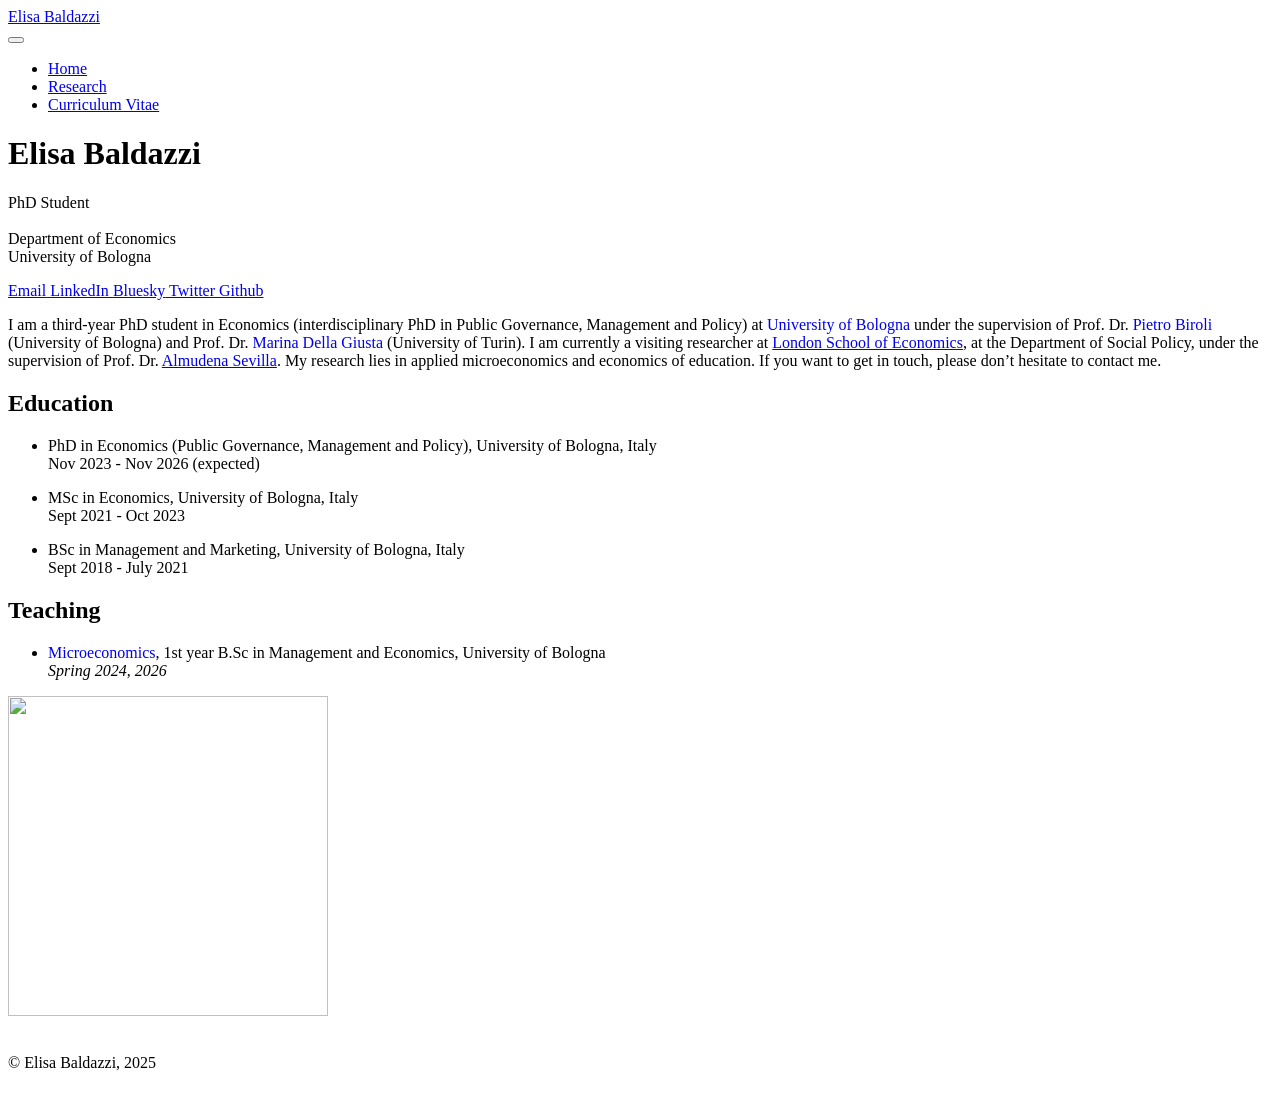
==== docs/index.html @ 0c529e43 "update 12 feb" ====
<!DOCTYPE html>
<html xmlns="http://www.w3.org/1999/xhtml" lang="en" xml:lang="en"><head>

<meta charset="utf-8">
<meta name="generator" content="quarto-1.7.33">

<meta name="viewport" content="width=device-width, initial-scale=1.0, user-scalable=yes">


<title>Elisa Baldazzi</title>
<style>
code{white-space: pre-wrap;}
span.smallcaps{font-variant: small-caps;}
div.columns{display: flex; gap: min(4vw, 1.5em);}
div.column{flex: auto; overflow-x: auto;}
div.hanging-indent{margin-left: 1.5em; text-indent: -1.5em;}
ul.task-list{list-style: none;}
ul.task-list li input[type="checkbox"] {
  width: 0.8em;
  margin: 0 0.8em 0.2em -1em; /* quarto-specific, see https://github.com/quarto-dev/quarto-cli/issues/4556 */ 
  vertical-align: middle;
}
</style>


<script src="site_libs/quarto-nav/quarto-nav.js"></script>
<script src="site_libs/quarto-nav/headroom.min.js"></script>
<script src="site_libs/clipboard/clipboard.min.js"></script>
<script src="site_libs/quarto-search/autocomplete.umd.js"></script>
<script src="site_libs/quarto-search/fuse.min.js"></script>
<script src="site_libs/quarto-search/quarto-search.js"></script>
<meta name="quarto:offset" content="./">
<script src="site_libs/quarto-html/quarto.js" type="module"></script>
<script src="site_libs/quarto-html/tabsets/tabsets.js" type="module"></script>
<script src="site_libs/quarto-html/popper.min.js"></script>
<script src="site_libs/quarto-html/tippy.umd.min.js"></script>
<link href="site_libs/quarto-html/tippy.css" rel="stylesheet">
<link href="site_libs/quarto-html/quarto-syntax-highlighting-ea385d0e468b0dd5ea5bf0780b1290d9.css" rel="stylesheet" class="quarto-color-scheme" id="quarto-text-highlighting-styles">
<link href="site_libs/quarto-html/quarto-syntax-highlighting-dark-bc185b5c5bdbcb35c2eb49d8a876ef70.css" rel="stylesheet" class="quarto-color-scheme quarto-color-alternate" id="quarto-text-highlighting-styles">
<link href="site_libs/quarto-html/quarto-syntax-highlighting-ea385d0e468b0dd5ea5bf0780b1290d9.css" rel="stylesheet" class="quarto-color-scheme-extra" id="quarto-text-highlighting-styles">
<script src="site_libs/bootstrap/bootstrap.min.js"></script>
<link href="site_libs/bootstrap/bootstrap-icons.css" rel="stylesheet">
<link href="site_libs/bootstrap/bootstrap-ad92c8f6789d64c8f40a91dd2b038e8c.min.css" rel="stylesheet" append-hash="true" class="quarto-color-scheme" id="quarto-bootstrap" data-mode="light">
<link href="site_libs/bootstrap/bootstrap-dark-01fac2c44eb2de7ae88c5b8eeeedf9a3.min.css" rel="stylesheet" append-hash="true" class="quarto-color-scheme quarto-color-alternate" id="quarto-bootstrap" data-mode="dark">
<link href="site_libs/bootstrap/bootstrap-ad92c8f6789d64c8f40a91dd2b038e8c.min.css" rel="stylesheet" append-hash="true" class="quarto-color-scheme-extra" id="quarto-bootstrap" data-mode="light">
<script id="quarto-search-options" type="application/json">{
  "location": "navbar",
  "copy-button": false,
  "collapse-after": 3,
  "panel-placement": "end",
  "type": "overlay",
  "limit": 50,
  "keyboard-shortcut": [
    "f",
    "/",
    "s"
  ],
  "show-item-context": false,
  "language": {
    "search-no-results-text": "No results",
    "search-matching-documents-text": "matching documents",
    "search-copy-link-title": "Copy link to search",
    "search-hide-matches-text": "Hide additional matches",
    "search-more-match-text": "more match in this document",
    "search-more-matches-text": "more matches in this document",
    "search-clear-button-title": "Clear",
    "search-text-placeholder": "",
    "search-detached-cancel-button-title": "Cancel",
    "search-submit-button-title": "Submit",
    "search-label": "Search"
  }
}</script>


<link rel="stylesheet" href="styles.css">
</head>

<body class="nav-fixed quarto-light"><script id="quarto-html-before-body" type="application/javascript">
    const toggleBodyColorMode = (bsSheetEl) => {
      const mode = bsSheetEl.getAttribute("data-mode");
      const bodyEl = window.document.querySelector("body");
      if (mode === "dark") {
        bodyEl.classList.add("quarto-dark");
        bodyEl.classList.remove("quarto-light");
      } else {
        bodyEl.classList.add("quarto-light");
        bodyEl.classList.remove("quarto-dark");
      }
    }
    const toggleBodyColorPrimary = () => {
      const bsSheetEl = window.document.querySelector("link#quarto-bootstrap:not([rel=disabled-stylesheet])");
      if (bsSheetEl) {
        toggleBodyColorMode(bsSheetEl);
      }
    }
    const setColorSchemeToggle = (alternate) => {
      const toggles = window.document.querySelectorAll('.quarto-color-scheme-toggle');
      for (let i=0; i < toggles.length; i++) {
        const toggle = toggles[i];
        if (toggle) {
          if (alternate) {
            toggle.classList.add("alternate");
          } else {
            toggle.classList.remove("alternate");
          }
        }
      }
    };
    const toggleColorMode = (alternate) => {
      // Switch the stylesheets
      const primaryStylesheets = window.document.querySelectorAll('link.quarto-color-scheme:not(.quarto-color-alternate)');
      const alternateStylesheets = window.document.querySelectorAll('link.quarto-color-scheme.quarto-color-alternate');
      manageTransitions('#quarto-margin-sidebar .nav-link', false);
      if (alternate) {
        // note: dark is layered on light, we don't disable primary!
        enableStylesheet(alternateStylesheets);
        for (const sheetNode of alternateStylesheets) {
          if (sheetNode.id === "quarto-bootstrap") {
            toggleBodyColorMode(sheetNode);
          }
        }
      } else {
        disableStylesheet(alternateStylesheets);
        enableStylesheet(primaryStylesheets)
        toggleBodyColorPrimary();
      }
      manageTransitions('#quarto-margin-sidebar .nav-link', true);
      // Switch the toggles
      setColorSchemeToggle(alternate)
      // Hack to workaround the fact that safari doesn't
      // properly recolor the scrollbar when toggling (#1455)
      if (navigator.userAgent.indexOf('Safari') > 0 && navigator.userAgent.indexOf('Chrome') == -1) {
        manageTransitions("body", false);
        window.scrollTo(0, 1);
        setTimeout(() => {
          window.scrollTo(0, 0);
          manageTransitions("body", true);
        }, 40);
      }
    }
    const disableStylesheet = (stylesheets) => {
      for (let i=0; i < stylesheets.length; i++) {
        const stylesheet = stylesheets[i];
        stylesheet.rel = 'disabled-stylesheet';
      }
    }
    const enableStylesheet = (stylesheets) => {
      for (let i=0; i < stylesheets.length; i++) {
        const stylesheet = stylesheets[i];
        if(stylesheet.rel !== 'stylesheet') { // for Chrome, which will still FOUC without this check
          stylesheet.rel = 'stylesheet';
        }
      }
    }
    const manageTransitions = (selector, allowTransitions) => {
      const els = window.document.querySelectorAll(selector);
      for (let i=0; i < els.length; i++) {
        const el = els[i];
        if (allowTransitions) {
          el.classList.remove('notransition');
        } else {
          el.classList.add('notransition');
        }
      }
    }
    const isFileUrl = () => {
      return window.location.protocol === 'file:';
    }
    const hasAlternateSentinel = () => {
      let styleSentinel = getColorSchemeSentinel();
      if (styleSentinel !== null) {
        return styleSentinel === "alternate";
      } else {
        return false;
      }
    }
    const setStyleSentinel = (alternate) => {
      const value = alternate ? "alternate" : "default";
      if (!isFileUrl()) {
        window.localStorage.setItem("quarto-color-scheme", value);
      } else {
        localAlternateSentinel = value;
      }
    }
    const getColorSchemeSentinel = () => {
      if (!isFileUrl()) {
        const storageValue = window.localStorage.getItem("quarto-color-scheme");
        return storageValue != null ? storageValue : localAlternateSentinel;
      } else {
        return localAlternateSentinel;
      }
    }
    const toggleGiscusIfUsed = (isAlternate, darkModeDefault) => {
      const baseTheme = document.querySelector('#giscus-base-theme')?.value ?? 'light';
      const alternateTheme = document.querySelector('#giscus-alt-theme')?.value ?? 'dark';
      let newTheme = '';
      if(authorPrefersDark) {
        newTheme = isAlternate ? baseTheme : alternateTheme;
      } else {
        newTheme = isAlternate ? alternateTheme : baseTheme;
      }
      const changeGiscusTheme = () => {
        // From: https://github.com/giscus/giscus/issues/336
        const sendMessage = (message) => {
          const iframe = document.querySelector('iframe.giscus-frame');
          if (!iframe) return;
          iframe.contentWindow.postMessage({ giscus: message }, 'https://giscus.app');
        }
        sendMessage({
          setConfig: {
            theme: newTheme
          }
        });
      }
      const isGiscussLoaded = window.document.querySelector('iframe.giscus-frame') !== null;
      if (isGiscussLoaded) {
        changeGiscusTheme();
      }
    };
    const authorPrefersDark = false;
    const darkModeDefault = authorPrefersDark;
      document.querySelector('link#quarto-text-highlighting-styles.quarto-color-scheme-extra').rel = 'disabled-stylesheet';
      document.querySelector('link#quarto-bootstrap.quarto-color-scheme-extra').rel = 'disabled-stylesheet';
    let localAlternateSentinel = darkModeDefault ? 'alternate' : 'default';
    // Dark / light mode switch
    window.quartoToggleColorScheme = () => {
      // Read the current dark / light value
      let toAlternate = !hasAlternateSentinel();
      toggleColorMode(toAlternate);
      setStyleSentinel(toAlternate);
      toggleGiscusIfUsed(toAlternate, darkModeDefault);
      window.dispatchEvent(new Event('resize'));
    };
    // Switch to dark mode if need be
    if (hasAlternateSentinel()) {
      toggleColorMode(true);
    } else {
      toggleColorMode(false);
    }
  </script>

<div id="quarto-search-results"></div>
  <header id="quarto-header" class="headroom fixed-top">
    <nav class="navbar navbar-expand-lg " data-bs-theme="dark">
      <div class="navbar-container container-fluid">
      <div class="navbar-brand-container mx-auto">
    <a class="navbar-brand" href="./index.html">
    <span class="navbar-title">Elisa Baldazzi</span>
    </a>
  </div>
            <div id="quarto-search" class="" title="Search"></div>
          <button class="navbar-toggler" type="button" data-bs-toggle="collapse" data-bs-target="#navbarCollapse" aria-controls="navbarCollapse" role="menu" aria-expanded="false" aria-label="Toggle navigation" onclick="if (window.quartoToggleHeadroom) { window.quartoToggleHeadroom(); }">
  <span class="navbar-toggler-icon"></span>
</button>
          <div class="collapse navbar-collapse" id="navbarCollapse">
            <ul class="navbar-nav navbar-nav-scroll me-auto">
  <li class="nav-item">
    <a class="nav-link active" href="./index.html" aria-current="page"> 
<span class="menu-text">Home</span></a>
  </li>  
  <li class="nav-item">
    <a class="nav-link" href="./research.html"> 
<span class="menu-text">Research</span></a>
  </li>  
  <li class="nav-item">
    <a class="nav-link" href="./cv.html"> 
<span class="menu-text">Curriculum Vitae</span></a>
  </li>  
</ul>
          </div> <!-- /navcollapse -->
            <div class="quarto-navbar-tools">
  <a href="" class="quarto-color-scheme-toggle quarto-navigation-tool  px-1" onclick="window.quartoToggleColorScheme(); return false;" title="Toggle dark mode"><i class="bi"></i></a>
</div>
      </div> <!-- /container-fluid -->
    </nav>
</header>
<!-- content -->
<div id="quarto-content" class="quarto-container page-columns page-rows-contents page-layout-full page-navbar">
<!-- sidebar -->
<!-- margin-sidebar -->
    
<!-- main -->
<div class="quarto-about-solana column-page">
  <div class="about-entity">
    <div class="entity-contents">
      <header id="title-block-header" class="quarto-title-block default">
<div class="quarto-title">
<h1 class="title">Elisa Baldazzi</h1>
<p class="subtitle lead"></p><div class="line-block">PhD Student<br>
<br>
Department of Economics<br>
University of Bologna</div><p></p>
</div>
<div class="quarto-title-meta column-page">
  </div>
</header> <div class="about-links">
  <a href="mailto:elisa.baldazzi3@unibo.it" class="about-link" rel="" target="">
    <i class="bi bi-envelope"></i>
     <span class="about-link-text">Email</span>
  </a>
  <a href="https://www.linkedin.com/in/elisa-baldazzi-351a18158/" class="about-link" rel="" target="">
    <i class="bi bi-linkedin"></i>
     <span class="about-link-text">LinkedIn</span>
  </a>
  <a href="https://bsky.app/profile/elisabaldazzi.bsky.social" class="about-link" rel="" target="">
    <i class="bi bi-globe"></i>
     <span class="about-link-text">Bluesky</span>
  </a>
  <a href="https://x.com/elibaldazzi" class="about-link" rel="" target="">
    <i class="bi bi-twitter"></i>
     <span class="about-link-text">Twitter</span>
  </a>
  <a href="https://github.com/elisabaldazzi" class="about-link" rel="" target="">
    <i class="bi bi-github"></i>
     <span class="about-link-text">Github</span>
  </a>
</div>
      <div class="about-contents"><main class="content column-page" id="quarto-document-content">

<p>I am a third-year PhD student in Economics (interdisciplinary PhD in Public Governance, Management and Policy) at <a href="https://www.unibo.it/en/homepage" style="text-decoration: none">University of Bologna</a> under the supervision of Prof.&nbsp;Dr.&nbsp;<a href="https://sites.google.com/site/pietrobiroli/" style="text-decoration: none">Pietro Biroli</a> (University of Bologna) and Prof.&nbsp;Dr.&nbsp;<a href="https://mardelgiu.com/" style="text-decoration: none">Marina Della Giusta</a> (University of Turin). I am currently a visiting researcher at <a href="https://www.lse.ac.uk/">London School of Economics</a>, at the Department of Social Policy, under the supervision of Prof.&nbsp;Dr.&nbsp;<a href="https://www.lse.ac.uk/people/almudena-sevilla">Almudena Sevilla</a>. My research lies in applied microeconomics and economics of education. If you want to get in touch, please don’t hesitate to contact me.</p>
<section id="education" class="level2">
<h2 data-anchor-id="education"><strong>Education</strong></h2>
<ul>
<li><p>PhD in Economics (Public Governance, Management and Policy), University of Bologna, Italy<br>
Nov 2023 - Nov 2026 (expected)</p></li>
<li><p>MSc in Economics, University of Bologna, Italy<br>
Sept 2021 - Oct 2023</p></li>
<li><p>BSc in Management and Marketing, University of Bologna, Italy<br>
Sept 2018 - July 2021</p></li>
</ul>
</section>
<section id="teaching" class="level2">
<h2 data-anchor-id="teaching"><strong>Teaching</strong></h2>
<ul>
<li><a href="https://www.unibo.it/en/study/course-units-transferable-skills-moocs/course-unit-catalogue/course-unit/2023/478326" style="text-decoration: none">Microeconomics</a>, 1st year B.Sc in Management and Economics, University of Bologna<br>
<em>Spring 2024, 2026</em></li>
</ul>


</section>
</main></div>
    </div>
    <img src="mypic.jpg" class="about-image
  round " style="height: 20em; width: 20em;">
  </div>
</div>
 <!-- /main -->
<script id="quarto-html-after-body" type="application/javascript">
  window.document.addEventListener("DOMContentLoaded", function (event) {
    // Ensure there is a toggle, if there isn't float one in the top right
    if (window.document.querySelector('.quarto-color-scheme-toggle') === null) {
      const a = window.document.createElement('a');
      a.classList.add('top-right');
      a.classList.add('quarto-color-scheme-toggle');
      a.href = "";
      a.onclick = function() { try { window.quartoToggleColorScheme(); } catch {} return false; };
      const i = window.document.createElement("i");
      i.classList.add('bi');
      a.appendChild(i);
      window.document.body.appendChild(a);
    }
    setColorSchemeToggle(hasAlternateSentinel())
    const isCodeAnnotation = (el) => {
      for (const clz of el.classList) {
        if (clz.startsWith('code-annotation-')) {                     
          return true;
        }
      }
      return false;
    }
    const onCopySuccess = function(e) {
      // button target
      const button = e.trigger;
      // don't keep focus
      button.blur();
      // flash "checked"
      button.classList.add('code-copy-button-checked');
      var currentTitle = button.getAttribute("title");
      button.setAttribute("title", "Copied!");
      let tooltip;
      if (window.bootstrap) {
        button.setAttribute("data-bs-toggle", "tooltip");
        button.setAttribute("data-bs-placement", "left");
        button.setAttribute("data-bs-title", "Copied!");
        tooltip = new bootstrap.Tooltip(button, 
          { trigger: "manual", 
            customClass: "code-copy-button-tooltip",
            offset: [0, -8]});
        tooltip.show();    
      }
      setTimeout(function() {
        if (tooltip) {
          tooltip.hide();
          button.removeAttribute("data-bs-title");
          button.removeAttribute("data-bs-toggle");
          button.removeAttribute("data-bs-placement");
        }
        button.setAttribute("title", currentTitle);
        button.classList.remove('code-copy-button-checked');
      }, 1000);
      // clear code selection
      e.clearSelection();
    }
    const getTextToCopy = function(trigger) {
        const codeEl = trigger.previousElementSibling.cloneNode(true);
        for (const childEl of codeEl.children) {
          if (isCodeAnnotation(childEl)) {
            childEl.remove();
          }
        }
        return codeEl.innerText;
    }
    const clipboard = new window.ClipboardJS('.code-copy-button:not([data-in-quarto-modal])', {
      text: getTextToCopy
    });
    clipboard.on('success', onCopySuccess);
    if (window.document.getElementById('quarto-embedded-source-code-modal')) {
      const clipboardModal = new window.ClipboardJS('.code-copy-button[data-in-quarto-modal]', {
        text: getTextToCopy,
        container: window.document.getElementById('quarto-embedded-source-code-modal')
      });
      clipboardModal.on('success', onCopySuccess);
    }
      var localhostRegex = new RegExp(/^(?:http|https):\/\/localhost\:?[0-9]*\//);
      var mailtoRegex = new RegExp(/^mailto:/);
        var filterRegex = new RegExp('/' + window.location.host + '/');
      var isInternal = (href) => {
          return filterRegex.test(href) || localhostRegex.test(href) || mailtoRegex.test(href);
      }
      // Inspect non-navigation links and adorn them if external
     var links = window.document.querySelectorAll('a[href]:not(.nav-link):not(.navbar-brand):not(.toc-action):not(.sidebar-link):not(.sidebar-item-toggle):not(.pagination-link):not(.no-external):not([aria-hidden]):not(.dropdown-item):not(.quarto-navigation-tool):not(.about-link)');
      for (var i=0; i<links.length; i++) {
        const link = links[i];
        if (!isInternal(link.href)) {
          // undo the damage that might have been done by quarto-nav.js in the case of
          // links that we want to consider external
          if (link.dataset.originalHref !== undefined) {
            link.href = link.dataset.originalHref;
          }
        }
      }
    function tippyHover(el, contentFn, onTriggerFn, onUntriggerFn) {
      const config = {
        allowHTML: true,
        maxWidth: 500,
        delay: 100,
        arrow: false,
        appendTo: function(el) {
            return el.parentElement;
        },
        interactive: true,
        interactiveBorder: 10,
        theme: 'quarto',
        placement: 'bottom-start',
      };
      if (contentFn) {
        config.content = contentFn;
      }
      if (onTriggerFn) {
        config.onTrigger = onTriggerFn;
      }
      if (onUntriggerFn) {
        config.onUntrigger = onUntriggerFn;
      }
      window.tippy(el, config); 
    }
    const noterefs = window.document.querySelectorAll('a[role="doc-noteref"]');
    for (var i=0; i<noterefs.length; i++) {
      const ref = noterefs[i];
      tippyHover(ref, function() {
        // use id or data attribute instead here
        let href = ref.getAttribute('data-footnote-href') || ref.getAttribute('href');
        try { href = new URL(href).hash; } catch {}
        const id = href.replace(/^#\/?/, "");
        const note = window.document.getElementById(id);
        if (note) {
          return note.innerHTML;
        } else {
          return "";
        }
      });
    }
    const xrefs = window.document.querySelectorAll('a.quarto-xref');
    const processXRef = (id, note) => {
      // Strip column container classes
      const stripColumnClz = (el) => {
        el.classList.remove("page-full", "page-columns");
        if (el.children) {
          for (const child of el.children) {
            stripColumnClz(child);
          }
        }
      }
      stripColumnClz(note)
      if (id === null || id.startsWith('sec-')) {
        // Special case sections, only their first couple elements
        const container = document.createElement("div");
        if (note.children && note.children.length > 2) {
          container.appendChild(note.children[0].cloneNode(true));
          for (let i = 1; i < note.children.length; i++) {
            const child = note.children[i];
            if (child.tagName === "P" && child.innerText === "") {
              continue;
            } else {
              container.appendChild(child.cloneNode(true));
              break;
            }
          }
          if (window.Quarto?.typesetMath) {
            window.Quarto.typesetMath(container);
          }
          return container.innerHTML
        } else {
          if (window.Quarto?.typesetMath) {
            window.Quarto.typesetMath(note);
          }
          return note.innerHTML;
        }
      } else {
        // Remove any anchor links if they are present
        const anchorLink = note.querySelector('a.anchorjs-link');
        if (anchorLink) {
          anchorLink.remove();
        }
        if (window.Quarto?.typesetMath) {
          window.Quarto.typesetMath(note);
        }
        if (note.classList.contains("callout")) {
          return note.outerHTML;
        } else {
          return note.innerHTML;
        }
      }
    }
    for (var i=0; i<xrefs.length; i++) {
      const xref = xrefs[i];
      tippyHover(xref, undefined, function(instance) {
        instance.disable();
        let url = xref.getAttribute('href');
        let hash = undefined; 
        if (url.startsWith('#')) {
          hash = url;
        } else {
          try { hash = new URL(url).hash; } catch {}
        }
        if (hash) {
          const id = hash.replace(/^#\/?/, "");
          const note = window.document.getElementById(id);
          if (note !== null) {
            try {
              const html = processXRef(id, note.cloneNode(true));
              instance.setContent(html);
            } finally {
              instance.enable();
              instance.show();
            }
          } else {
            // See if we can fetch this
            fetch(url.split('#')[0])
            .then(res => res.text())
            .then(html => {
              const parser = new DOMParser();
              const htmlDoc = parser.parseFromString(html, "text/html");
              const note = htmlDoc.getElementById(id);
              if (note !== null) {
                const html = processXRef(id, note);
                instance.setContent(html);
              } 
            }).finally(() => {
              instance.enable();
              instance.show();
            });
          }
        } else {
          // See if we can fetch a full url (with no hash to target)
          // This is a special case and we should probably do some content thinning / targeting
          fetch(url)
          .then(res => res.text())
          .then(html => {
            const parser = new DOMParser();
            const htmlDoc = parser.parseFromString(html, "text/html");
            const note = htmlDoc.querySelector('main.content');
            if (note !== null) {
              // This should only happen for chapter cross references
              // (since there is no id in the URL)
              // remove the first header
              if (note.children.length > 0 && note.children[0].tagName === "HEADER") {
                note.children[0].remove();
              }
              const html = processXRef(null, note);
              instance.setContent(html);
            } 
          }).finally(() => {
            instance.enable();
            instance.show();
          });
        }
      }, function(instance) {
      });
    }
        let selectedAnnoteEl;
        const selectorForAnnotation = ( cell, annotation) => {
          let cellAttr = 'data-code-cell="' + cell + '"';
          let lineAttr = 'data-code-annotation="' +  annotation + '"';
          const selector = 'span[' + cellAttr + '][' + lineAttr + ']';
          return selector;
        }
        const selectCodeLines = (annoteEl) => {
          const doc = window.document;
          const targetCell = annoteEl.getAttribute("data-target-cell");
          const targetAnnotation = annoteEl.getAttribute("data-target-annotation");
          const annoteSpan = window.document.querySelector(selectorForAnnotation(targetCell, targetAnnotation));
          const lines = annoteSpan.getAttribute("data-code-lines").split(",");
          const lineIds = lines.map((line) => {
            return targetCell + "-" + line;
          })
          let top = null;
          let height = null;
          let parent = null;
          if (lineIds.length > 0) {
              //compute the position of the single el (top and bottom and make a div)
              const el = window.document.getElementById(lineIds[0]);
              top = el.offsetTop;
              height = el.offsetHeight;
              parent = el.parentElement.parentElement;
            if (lineIds.length > 1) {
              const lastEl = window.document.getElementById(lineIds[lineIds.length - 1]);
              const bottom = lastEl.offsetTop + lastEl.offsetHeight;
              height = bottom - top;
            }
            if (top !== null && height !== null && parent !== null) {
              // cook up a div (if necessary) and position it 
              let div = window.document.getElementById("code-annotation-line-highlight");
              if (div === null) {
                div = window.document.createElement("div");
                div.setAttribute("id", "code-annotation-line-highlight");
                div.style.position = 'absolute';
                parent.appendChild(div);
              }
              div.style.top = top - 2 + "px";
              div.style.height = height + 4 + "px";
              div.style.left = 0;
              let gutterDiv = window.document.getElementById("code-annotation-line-highlight-gutter");
              if (gutterDiv === null) {
                gutterDiv = window.document.createElement("div");
                gutterDiv.setAttribute("id", "code-annotation-line-highlight-gutter");
                gutterDiv.style.position = 'absolute';
                const codeCell = window.document.getElementById(targetCell);
                const gutter = codeCell.querySelector('.code-annotation-gutter');
                gutter.appendChild(gutterDiv);
              }
              gutterDiv.style.top = top - 2 + "px";
              gutterDiv.style.height = height + 4 + "px";
            }
            selectedAnnoteEl = annoteEl;
          }
        };
        const unselectCodeLines = () => {
          const elementsIds = ["code-annotation-line-highlight", "code-annotation-line-highlight-gutter"];
          elementsIds.forEach((elId) => {
            const div = window.document.getElementById(elId);
            if (div) {
              div.remove();
            }
          });
          selectedAnnoteEl = undefined;
        };
          // Handle positioning of the toggle
      window.addEventListener(
        "resize",
        throttle(() => {
          elRect = undefined;
          if (selectedAnnoteEl) {
            selectCodeLines(selectedAnnoteEl);
          }
        }, 10)
      );
      function throttle(fn, ms) {
      let throttle = false;
      let timer;
        return (...args) => {
          if(!throttle) { // first call gets through
              fn.apply(this, args);
              throttle = true;
          } else { // all the others get throttled
              if(timer) clearTimeout(timer); // cancel #2
              timer = setTimeout(() => {
                fn.apply(this, args);
                timer = throttle = false;
              }, ms);
          }
        };
      }
        // Attach click handler to the DT
        const annoteDls = window.document.querySelectorAll('dt[data-target-cell]');
        for (const annoteDlNode of annoteDls) {
          annoteDlNode.addEventListener('click', (event) => {
            const clickedEl = event.target;
            if (clickedEl !== selectedAnnoteEl) {
              unselectCodeLines();
              const activeEl = window.document.querySelector('dt[data-target-cell].code-annotation-active');
              if (activeEl) {
                activeEl.classList.remove('code-annotation-active');
              }
              selectCodeLines(clickedEl);
              clickedEl.classList.add('code-annotation-active');
            } else {
              // Unselect the line
              unselectCodeLines();
              clickedEl.classList.remove('code-annotation-active');
            }
          });
        }
    const findCites = (el) => {
      const parentEl = el.parentElement;
      if (parentEl) {
        const cites = parentEl.dataset.cites;
        if (cites) {
          return {
            el,
            cites: cites.split(' ')
          };
        } else {
          return findCites(el.parentElement)
        }
      } else {
        return undefined;
      }
    };
    var bibliorefs = window.document.querySelectorAll('a[role="doc-biblioref"]');
    for (var i=0; i<bibliorefs.length; i++) {
      const ref = bibliorefs[i];
      const citeInfo = findCites(ref);
      if (citeInfo) {
        tippyHover(citeInfo.el, function() {
          var popup = window.document.createElement('div');
          citeInfo.cites.forEach(function(cite) {
            var citeDiv = window.document.createElement('div');
            citeDiv.classList.add('hanging-indent');
            citeDiv.classList.add('csl-entry');
            var biblioDiv = window.document.getElementById('ref-' + cite);
            if (biblioDiv) {
              citeDiv.innerHTML = biblioDiv.innerHTML;
            }
            popup.appendChild(citeDiv);
          });
          return popup.innerHTML;
        });
      }
    }
  });
  </script>
</div> <!-- /content -->
<footer class="footer">
  <div class="nav-footer">
    <div class="nav-footer-left">
      &nbsp;
    </div>   
    <div class="nav-footer-center">
<p>© Elisa Baldazzi, 2025</p>
</div>
    <div class="nav-footer-right">
      &nbsp;
    </div>
  </div>
</footer>




</body></html>
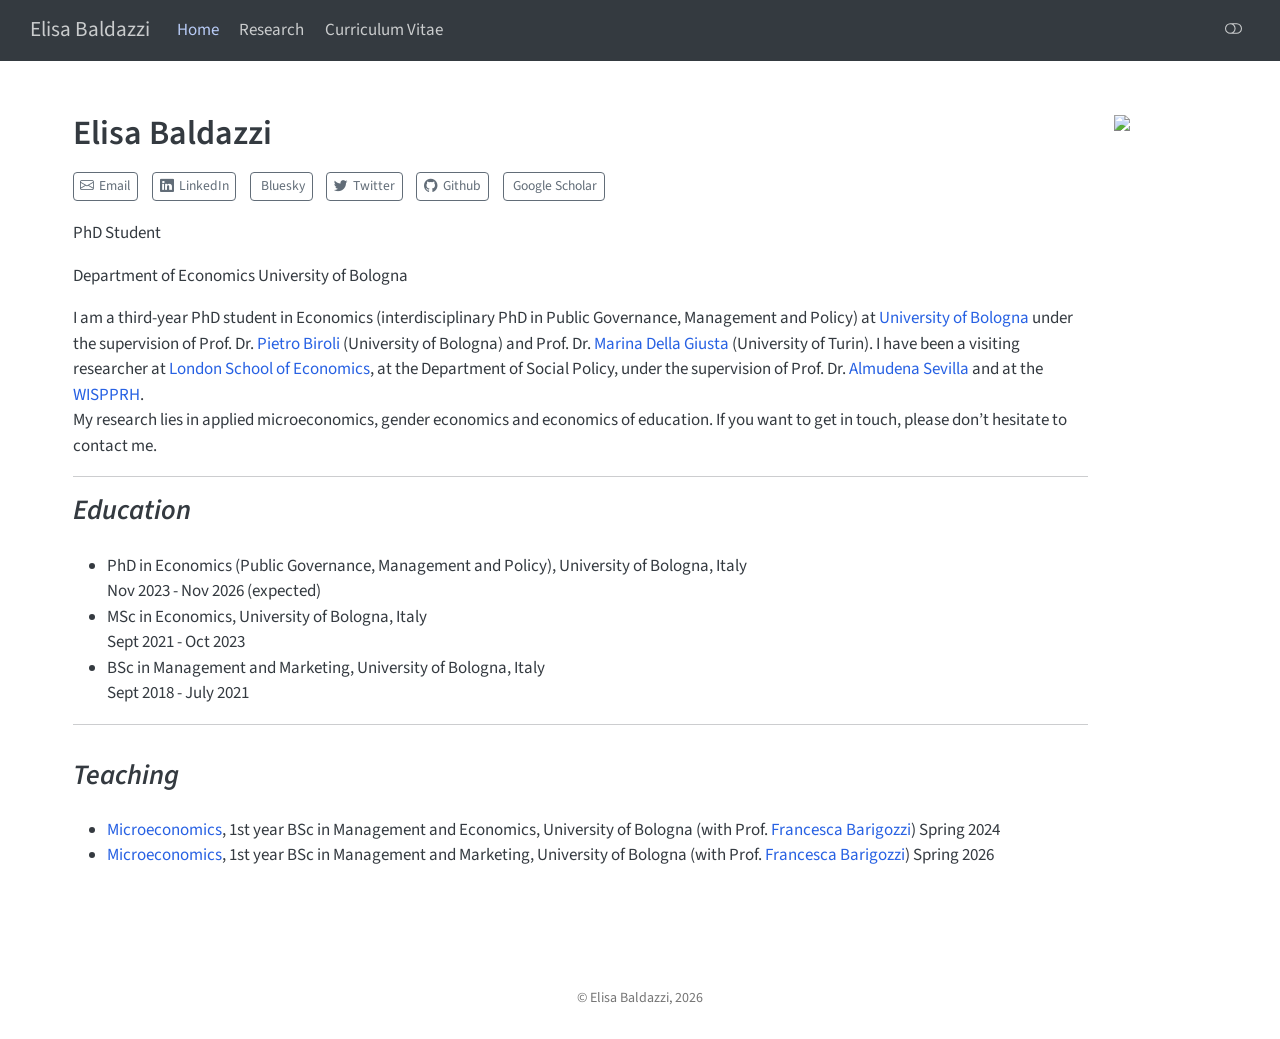
==== commit d901e978: "update" ====
--- a/docs/index.html
+++ b/docs/index.html
@@ -2,7 +2,7 @@
 <html xmlns="http://www.w3.org/1999/xhtml" lang="en" xml:lang="en"><head>
 
 <meta charset="utf-8">
-<meta name="generator" content="quarto-1.7.33">
+<meta name="generator" content="quarto-1.8.26">
 
 <meta name="viewport" content="width=device-width, initial-scale=1.0, user-scalable=yes">
 
@@ -32,17 +32,19 @@
 <meta name="quarto:offset" content="./">
 <script src="site_libs/quarto-html/quarto.js" type="module"></script>
 <script src="site_libs/quarto-html/tabsets/tabsets.js" type="module"></script>
+<script src="site_libs/quarto-html/axe/axe-check.js" type="module"></script>
 <script src="site_libs/quarto-html/popper.min.js"></script>
 <script src="site_libs/quarto-html/tippy.umd.min.js"></script>
 <link href="site_libs/quarto-html/tippy.css" rel="stylesheet">
-<link href="site_libs/quarto-html/quarto-syntax-highlighting-ea385d0e468b0dd5ea5bf0780b1290d9.css" rel="stylesheet" class="quarto-color-scheme" id="quarto-text-highlighting-styles">
-<link href="site_libs/quarto-html/quarto-syntax-highlighting-dark-bc185b5c5bdbcb35c2eb49d8a876ef70.css" rel="stylesheet" class="quarto-color-scheme quarto-color-alternate" id="quarto-text-highlighting-styles">
-<link href="site_libs/quarto-html/quarto-syntax-highlighting-ea385d0e468b0dd5ea5bf0780b1290d9.css" rel="stylesheet" class="quarto-color-scheme-extra" id="quarto-text-highlighting-styles">
+<link href="site_libs/quarto-html/quarto-syntax-highlighting-587c61ba64f3a5504c4d52d930310e48.css" rel="stylesheet" class="quarto-color-scheme" id="quarto-text-highlighting-styles">
+<link href="site_libs/quarto-html/quarto-syntax-highlighting-dark-b758ccaa5987ceb1b75504551e579abf.css" rel="stylesheet" class="quarto-color-scheme quarto-color-alternate" id="quarto-text-highlighting-styles">
+<link href="site_libs/quarto-html/quarto-syntax-highlighting-587c61ba64f3a5504c4d52d930310e48.css" rel="stylesheet" class="quarto-color-scheme-extra" id="quarto-text-highlighting-styles">
 <script src="site_libs/bootstrap/bootstrap.min.js"></script>
 <link href="site_libs/bootstrap/bootstrap-icons.css" rel="stylesheet">
-<link href="site_libs/bootstrap/bootstrap-ad92c8f6789d64c8f40a91dd2b038e8c.min.css" rel="stylesheet" append-hash="true" class="quarto-color-scheme" id="quarto-bootstrap" data-mode="light">
-<link href="site_libs/bootstrap/bootstrap-dark-01fac2c44eb2de7ae88c5b8eeeedf9a3.min.css" rel="stylesheet" append-hash="true" class="quarto-color-scheme quarto-color-alternate" id="quarto-bootstrap" data-mode="dark">
-<link href="site_libs/bootstrap/bootstrap-ad92c8f6789d64c8f40a91dd2b038e8c.min.css" rel="stylesheet" append-hash="true" class="quarto-color-scheme-extra" id="quarto-bootstrap" data-mode="light">
+<link href="site_libs/bootstrap/bootstrap-ad05cf3b0d969654a1dcd69f04a11bdd.min.css" rel="stylesheet" append-hash="true" class="quarto-color-scheme" id="quarto-bootstrap" data-mode="light">
+<link href="site_libs/bootstrap/bootstrap-dark-a47c9068f7874f1f24a87b595ca1eaac.min.css" rel="stylesheet" append-hash="true" class="quarto-color-scheme quarto-color-alternate" id="quarto-bootstrap" data-mode="dark">
+<link href="site_libs/bootstrap/bootstrap-ad05cf3b0d969654a1dcd69f04a11bdd.min.css" rel="stylesheet" append-hash="true" class="quarto-color-scheme-extra" id="quarto-bootstrap" data-mode="light">
+<script src="site_libs/quarto-contrib/iconify-3.0.0/iconify-icon.min.js"></script>
 <script id="quarto-search-options" type="application/json">{
   "location": "navbar",
   "copy-button": false,
@@ -286,10 +288,6 @@
       <header id="title-block-header" class="quarto-title-block default">
 <div class="quarto-title">
 <h1 class="title">Elisa Baldazzi</h1>
-<p class="subtitle lead"></p><div class="line-block">PhD Student<br>
-<br>
-Department of Economics<br>
-University of Bologna</div><p></p>
 </div>
 <div class="quarto-title-meta column-page">
   </div>
@@ -303,8 +301,7 @@
      <span class="about-link-text">LinkedIn</span>
   </a>
   <a href="https://bsky.app/profile/elisabaldazzi.bsky.social" class="about-link" rel="" target="">
-    <i class="bi bi-globe"></i>
-     <span class="about-link-text">Bluesky</span>
+     <span class="about-link-text"><iconify-icon role="img" inline="" icon="simple-icons:bluesky" aria-label="Icon bluesky from simple-icons Iconify.design set." title="Icon bluesky from simple-icons Iconify.design set."></iconify-icon> Bluesky</span>
   </a>
   <a href="https://x.com/elibaldazzi" class="about-link" rel="" target="">
     <i class="bi bi-twitter"></i>
@@ -314,26 +311,34 @@
     <i class="bi bi-github"></i>
      <span class="about-link-text">Github</span>
   </a>
+  <a href="https://scholar.google.com/citations?hl=en&amp;user=skYW2pgAAAAJ" class="about-link" rel="" target="">
+     <span class="about-link-text"><iconify-icon role="img" inline="" icon="fa6-brands:google-scholar" aria-label="Icon google-scholar from fa6-brands Iconify.design set." title="Icon google-scholar from fa6-brands Iconify.design set."></iconify-icon> Google Scholar</span>
+  </a>
 </div>
       <div class="about-contents"><main class="content column-page" id="quarto-document-content">
 
-<p>I am a third-year PhD student in Economics (interdisciplinary PhD in Public Governance, Management and Policy) at <a href="https://www.unibo.it/en/homepage" style="text-decoration: none">University of Bologna</a> under the supervision of Prof.&nbsp;Dr.&nbsp;<a href="https://sites.google.com/site/pietrobiroli/" style="text-decoration: none">Pietro Biroli</a> (University of Bologna) and Prof.&nbsp;Dr.&nbsp;<a href="https://mardelgiu.com/" style="text-decoration: none">Marina Della Giusta</a> (University of Turin). I am currently a visiting researcher at <a href="https://www.lse.ac.uk/">London School of Economics</a>, at the Department of Social Policy, under the supervision of Prof.&nbsp;Dr.&nbsp;<a href="https://www.lse.ac.uk/people/almudena-sevilla">Almudena Sevilla</a>. My research lies in applied microeconomics and economics of education. If you want to get in touch, please don’t hesitate to contact me.</p>
+<p>PhD Student</p>
+<p>Department of Economics University of Bologna</p>
+<p>I am a third-year PhD student in Economics (interdisciplinary PhD in Public Governance, Management and Policy) at <a href="https://www.unibo.it/en/homepage" style="text-decoration: none">University of Bologna</a> under the supervision of Prof.&nbsp;Dr.&nbsp;<a href="https://sites.google.com/site/pietrobiroli/" style="text-decoration: none">Pietro Biroli</a> (University of Bologna) and Prof.&nbsp;Dr.&nbsp;<a href="https://mardelgiu.com/" style="text-decoration: none">Marina Della Giusta</a> (University of Turin). I have been a visiting researcher at <a href="https://www.lse.ac.uk/" style="text-decoration: none">London School of Economics</a>, at the Department of Social Policy, under the supervision of Prof.&nbsp;Dr.&nbsp;<a href="https://www.lse.ac.uk/people/almudena-sevilla" style="text-decoration: none">Almudena Sevilla</a> and at the <a href="https://www.lse.ac.uk/social-policy/research/research-clusters/wispprh" style="text-decoration: none">WISPPRH</a>.<br>
+My research lies in applied microeconomics, gender economics and economics of education. If you want to get in touch, please don’t hesitate to contact me.</p>
+<hr>
 <section id="education" class="level2">
-<h2 data-anchor-id="education"><strong>Education</strong></h2>
+<h2 data-anchor-id="education"><em>Education</em></h2>
 <ul>
-<li><p>PhD in Economics (Public Governance, Management and Policy), University of Bologna, Italy<br>
-Nov 2023 - Nov 2026 (expected)</p></li>
-<li><p>MSc in Economics, University of Bologna, Italy<br>
-Sept 2021 - Oct 2023</p></li>
-<li><p>BSc in Management and Marketing, University of Bologna, Italy<br>
-Sept 2018 - July 2021</p></li>
+<li>PhD in Economics (Public Governance, Management and Policy), University of Bologna, Italy<br>
+Nov 2023 - Nov 2026 (expected)</li>
+<li>MSc in Economics, University of Bologna, Italy<br>
+Sept 2021 - Oct 2023</li>
+<li>BSc in Management and Marketing, University of Bologna, Italy<br>
+Sept 2018 - July 2021</li>
 </ul>
+<hr>
 </section>
 <section id="teaching" class="level2">
-<h2 data-anchor-id="teaching"><strong>Teaching</strong></h2>
+<h2 data-anchor-id="teaching"><em>Teaching</em></h2>
 <ul>
-<li><a href="https://www.unibo.it/en/study/course-units-transferable-skills-moocs/course-unit-catalogue/course-unit/2023/478326" style="text-decoration: none">Microeconomics</a>, 1st year B.Sc in Management and Economics, University of Bologna<br>
-<em>Spring 2024, 2026</em></li>
+<li><a href="https://www.unibo.it/en/study/course-units-transferable-skills-moocs/course-unit-catalogue/course-unit/2023/478326" style="text-decoration: none">Microeconomics</a>, 1st year BSc in Management and Economics, University of Bologna (with Prof.&nbsp;<a href="https://sites.google.com/site/francescabarigozziunibo/" style="text-decoration: none">Francesca Barigozzi</a>) Spring 2024</li>
+<li><a href="https://www.unibo.it/it/studiare/insegnamenti-competenze-trasversali-moocs/insegnamenti/insegnamento/2025/525385" style="text-decoration: none">Microeconomics</a>, 1st year BSc in Management and Marketing, University of Bologna (with Prof.&nbsp;<a href="https://sites.google.com/site/francescabarigozziunibo/" style="text-decoration: none">Francesca Barigozzi</a>) Spring 2026</li>
 </ul>
 
 
@@ -341,7 +346,7 @@
 </main></div>
     </div>
     <img src="mypic.jpg" class="about-image
-  round " style="height: 20em; width: 20em;">
+  rectangle " style="width: 16em;">
   </div>
 </div>
  <!-- /main -->
@@ -402,13 +407,14 @@
       e.clearSelection();
     }
     const getTextToCopy = function(trigger) {
-        const codeEl = trigger.previousElementSibling.cloneNode(true);
-        for (const childEl of codeEl.children) {
-          if (isCodeAnnotation(childEl)) {
-            childEl.remove();
-          }
-        }
-        return codeEl.innerText;
+      const outerScaffold = trigger.parentElement.cloneNode(true);
+      const codeEl = outerScaffold.querySelector('code');
+      for (const childEl of codeEl.children) {
+        if (isCodeAnnotation(childEl)) {
+          childEl.remove();
+        }
+      }
+      return codeEl.innerText;
     }
     const clipboard = new window.ClipboardJS('.code-copy-button:not([data-in-quarto-modal])', {
       text: getTextToCopy
@@ -757,7 +763,7 @@
       &nbsp;
     </div>   
     <div class="nav-footer-center">
-<p>© Elisa Baldazzi, 2025</p>
+<p>© Elisa Baldazzi, 2026</p>
 </div>
     <div class="nav-footer-right">
       &nbsp;
--- a/docs/site_libs/quarto-html/quarto-syntax-highlighting-587c61ba64f3a5504c4d52d930310e48.css
+++ b/docs/site_libs/quarto-html/quarto-syntax-highlighting-587c61ba64f3a5504c4d52d930310e48.css
@@ -0,0 +1,236 @@
+/* quarto syntax highlight colors */
+:root {
+  --quarto-hl-ot-color: #003B4F;
+  --quarto-hl-at-color: #657422;
+  --quarto-hl-ss-color: #20794D;
+  --quarto-hl-an-color: #5E5E5E;
+  --quarto-hl-fu-color: #4758AB;
+  --quarto-hl-st-color: #20794D;
+  --quarto-hl-cf-color: #003B4F;
+  --quarto-hl-op-color: #5E5E5E;
+  --quarto-hl-er-color: #AD0000;
+  --quarto-hl-bn-color: #AD0000;
+  --quarto-hl-al-color: #AD0000;
+  --quarto-hl-va-color: #111111;
+  --quarto-hl-bu-color: inherit;
+  --quarto-hl-ex-color: inherit;
+  --quarto-hl-pp-color: #AD0000;
+  --quarto-hl-in-color: #5E5E5E;
+  --quarto-hl-vs-color: #20794D;
+  --quarto-hl-wa-color: #5E5E5E;
+  --quarto-hl-do-color: #5E5E5E;
+  --quarto-hl-im-color: #00769E;
+  --quarto-hl-ch-color: #20794D;
+  --quarto-hl-dt-color: #AD0000;
+  --quarto-hl-fl-color: #AD0000;
+  --quarto-hl-co-color: #5E5E5E;
+  --quarto-hl-cv-color: #5E5E5E;
+  --quarto-hl-cn-color: #8f5902;
+  --quarto-hl-sc-color: #5E5E5E;
+  --quarto-hl-dv-color: #AD0000;
+  --quarto-hl-kw-color: #003B4F;
+}
+
+/* other quarto variables */
+:root {
+  --quarto-font-monospace: SFMono-Regular, Menlo, Monaco, Consolas, "Liberation Mono", "Courier New", monospace;
+}
+
+/* syntax highlight based on Pandoc's rules */
+pre > code.sourceCode > span {
+  color: #003B4F;
+}
+
+code.sourceCode > span {
+  color: #003B4F;
+}
+
+div.sourceCode,
+div.sourceCode pre.sourceCode {
+  color: #003B4F;
+}
+
+/* Normal */
+code span {
+  color: #003B4F;
+}
+
+/* Alert */
+code span.al {
+  color: #AD0000;
+  font-style: inherit;
+}
+
+/* Annotation */
+code span.an {
+  color: #5E5E5E;
+  font-style: inherit;
+}
+
+/* Attribute */
+code span.at {
+  color: #657422;
+  font-style: inherit;
+}
+
+/* BaseN */
+code span.bn {
+  color: #AD0000;
+  font-style: inherit;
+}
+
+/* BuiltIn */
+code span.bu {
+  font-style: inherit;
+}
+
+/* ControlFlow */
+code span.cf {
+  color: #003B4F;
+  font-weight: bold;
+  font-style: inherit;
+}
+
+/* Char */
+code span.ch {
+  color: #20794D;
+  font-style: inherit;
+}
+
+/* Constant */
+code span.cn {
+  color: #8f5902;
+  font-style: inherit;
+}
+
+/* Comment */
+code span.co {
+  color: #5E5E5E;
+  font-style: inherit;
+}
+
+/* CommentVar */
+code span.cv {
+  color: #5E5E5E;
+  font-style: italic;
+}
+
+/* Documentation */
+code span.do {
+  color: #5E5E5E;
+  font-style: italic;
+}
+
+/* DataType */
+code span.dt {
+  color: #AD0000;
+  font-style: inherit;
+}
+
+/* DecVal */
+code span.dv {
+  color: #AD0000;
+  font-style: inherit;
+}
+
+/* Error */
+code span.er {
+  color: #AD0000;
+  font-style: inherit;
+}
+
+/* Extension */
+code span.ex {
+  font-style: inherit;
+}
+
+/* Float */
+code span.fl {
+  color: #AD0000;
+  font-style: inherit;
+}
+
+/* Function */
+code span.fu {
+  color: #4758AB;
+  font-style: inherit;
+}
+
+/* Import */
+code span.im {
+  color: #00769E;
+  font-style: inherit;
+}
+
+/* Information */
+code span.in {
+  color: #5E5E5E;
+  font-style: inherit;
+}
+
+/* Keyword */
+code span.kw {
+  color: #003B4F;
+  font-weight: bold;
+  font-style: inherit;
+}
+
+/* Operator */
+code span.op {
+  color: #5E5E5E;
+  font-style: inherit;
+}
+
+/* Other */
+code span.ot {
+  color: #003B4F;
+  font-style: inherit;
+}
+
+/* Preprocessor */
+code span.pp {
+  color: #AD0000;
+  font-style: inherit;
+}
+
+/* SpecialChar */
+code span.sc {
+  color: #5E5E5E;
+  font-style: inherit;
+}
+
+/* SpecialString */
+code span.ss {
+  color: #20794D;
+  font-style: inherit;
+}
+
+/* String */
+code span.st {
+  color: #20794D;
+  font-style: inherit;
+}
+
+/* Variable */
+code span.va {
+  color: #111111;
+  font-style: inherit;
+}
+
+/* VerbatimString */
+code span.vs {
+  color: #20794D;
+  font-style: inherit;
+}
+
+/* Warning */
+code span.wa {
+  color: #5E5E5E;
+  font-style: italic;
+}
+
+.prevent-inlining {
+  content: "</";
+}
+
+/*# sourceMappingURL=2dce1cc6c82594539e1579de68416b47.css.map */
--- a/docs/site_libs/quarto-html/quarto-syntax-highlighting-dark-b758ccaa5987ceb1b75504551e579abf.css
+++ b/docs/site_libs/quarto-html/quarto-syntax-highlighting-dark-b758ccaa5987ceb1b75504551e579abf.css
@@ -0,0 +1,219 @@
+/* quarto syntax highlight colors */
+:root {
+  --quarto-hl-al-color: #f07178;
+  --quarto-hl-an-color: #d4d0ab;
+  --quarto-hl-at-color: #00e0e0;
+  --quarto-hl-bn-color: #d4d0ab;
+  --quarto-hl-bu-color: #abe338;
+  --quarto-hl-ch-color: #abe338;
+  --quarto-hl-co-color: #f8f8f2;
+  --quarto-hl-cv-color: #ffd700;
+  --quarto-hl-cn-color: #ffd700;
+  --quarto-hl-cf-color: #ffa07a;
+  --quarto-hl-dt-color: #ffa07a;
+  --quarto-hl-dv-color: #d4d0ab;
+  --quarto-hl-do-color: #f8f8f2;
+  --quarto-hl-er-color: #f07178;
+  --quarto-hl-ex-color: #00e0e0;
+  --quarto-hl-fl-color: #d4d0ab;
+  --quarto-hl-fu-color: #ffa07a;
+  --quarto-hl-im-color: #abe338;
+  --quarto-hl-in-color: #d4d0ab;
+  --quarto-hl-kw-color: #ffa07a;
+  --quarto-hl-op-color: #ffa07a;
+  --quarto-hl-ot-color: #00e0e0;
+  --quarto-hl-pp-color: #dcc6e0;
+  --quarto-hl-re-color: #00e0e0;
+  --quarto-hl-sc-color: #abe338;
+  --quarto-hl-ss-color: #abe338;
+  --quarto-hl-st-color: #abe338;
+  --quarto-hl-va-color: #00e0e0;
+  --quarto-hl-vs-color: #abe338;
+  --quarto-hl-wa-color: #dcc6e0;
+}
+
+/* other quarto variables */
+:root {
+  --quarto-font-monospace: SFMono-Regular, Menlo, Monaco, Consolas, "Liberation Mono", "Courier New", monospace;
+}
+
+/* syntax highlight based on Pandoc's rules */
+pre > code.sourceCode > span {
+  color: #f8f8f2;
+}
+
+code.sourceCode > span {
+  color: #f8f8f2;
+}
+
+div.sourceCode,
+div.sourceCode pre.sourceCode {
+  color: #f8f8f2;
+}
+
+/* Normal */
+code span {
+  color: #f8f8f2;
+}
+
+/* Alert */
+code span.al {
+  color: #f07178;
+}
+
+/* Annotation */
+code span.an {
+  color: #d4d0ab;
+}
+
+/* Attribute */
+code span.at {
+  color: #00e0e0;
+}
+
+/* BaseN */
+code span.bn {
+  color: #d4d0ab;
+}
+
+/* BuiltIn */
+code span.bu {
+  color: #abe338;
+}
+
+/* ControlFlow */
+code span.cf {
+  font-weight: bold;
+  color: #ffa07a;
+}
+
+/* Char */
+code span.ch {
+  color: #abe338;
+}
+
+/* Constant */
+code span.cn {
+  color: #ffd700;
+}
+
+/* Comment */
+code span.co {
+  font-style: italic;
+  color: #f8f8f2;
+}
+
+/* CommentVar */
+code span.cv {
+  color: #ffd700;
+}
+
+/* Documentation */
+code span.do {
+  color: #f8f8f2;
+}
+
+/* DataType */
+code span.dt {
+  color: #ffa07a;
+}
+
+/* DecVal */
+code span.dv {
+  color: #d4d0ab;
+}
+
+/* Error */
+code span.er {
+  color: #f07178;
+  text-decoration: underline;
+}
+
+/* Extension */
+code span.ex {
+  font-weight: bold;
+  color: #00e0e0;
+}
+
+/* Float */
+code span.fl {
+  color: #d4d0ab;
+}
+
+/* Function */
+code span.fu {
+  color: #ffa07a;
+}
+
+/* Import */
+code span.im {
+  color: #abe338;
+}
+
+/* Information */
+code span.in {
+  color: #d4d0ab;
+}
+
+/* Keyword */
+code span.kw {
+  font-weight: bold;
+  color: #ffa07a;
+}
+
+/* Operator */
+code span.op {
+  color: #ffa07a;
+}
+
+/* Other */
+code span.ot {
+  color: #00e0e0;
+}
+
+/* Preprocessor */
+code span.pp {
+  color: #dcc6e0;
+}
+
+/* RegionMarker */
+code span.re {
+  background-color: #f8f8f2;
+  color: #00e0e0;
+}
+
+/* SpecialChar */
+code span.sc {
+  color: #abe338;
+}
+
+/* SpecialString */
+code span.ss {
+  color: #abe338;
+}
+
+/* String */
+code span.st {
+  color: #abe338;
+}
+
+/* Variable */
+code span.va {
+  color: #00e0e0;
+}
+
+/* VerbatimString */
+code span.vs {
+  color: #abe338;
+}
+
+/* Warning */
+code span.wa {
+  color: #dcc6e0;
+}
+
+.prevent-inlining {
+  content: "</";
+}
+
+/*# sourceMappingURL=6c091f0476edacc1e88d089996040f32.css.map */
--- a/docs/site_libs/quarto-html/quarto-syntax-highlighting-587c61ba64f3a5504c4d52d930310e48.css
+++ b/docs/site_libs/quarto-html/quarto-syntax-highlighting-587c61ba64f3a5504c4d52d930310e48.css
@@ -0,0 +1,236 @@
+/* quarto syntax highlight colors */
+:root {
+  --quarto-hl-ot-color: #003B4F;
+  --quarto-hl-at-color: #657422;
+  --quarto-hl-ss-color: #20794D;
+  --quarto-hl-an-color: #5E5E5E;
+  --quarto-hl-fu-color: #4758AB;
+  --quarto-hl-st-color: #20794D;
+  --quarto-hl-cf-color: #003B4F;
+  --quarto-hl-op-color: #5E5E5E;
+  --quarto-hl-er-color: #AD0000;
+  --quarto-hl-bn-color: #AD0000;
+  --quarto-hl-al-color: #AD0000;
+  --quarto-hl-va-color: #111111;
+  --quarto-hl-bu-color: inherit;
+  --quarto-hl-ex-color: inherit;
+  --quarto-hl-pp-color: #AD0000;
+  --quarto-hl-in-color: #5E5E5E;
+  --quarto-hl-vs-color: #20794D;
+  --quarto-hl-wa-color: #5E5E5E;
+  --quarto-hl-do-color: #5E5E5E;
+  --quarto-hl-im-color: #00769E;
+  --quarto-hl-ch-color: #20794D;
+  --quarto-hl-dt-color: #AD0000;
+  --quarto-hl-fl-color: #AD0000;
+  --quarto-hl-co-color: #5E5E5E;
+  --quarto-hl-cv-color: #5E5E5E;
+  --quarto-hl-cn-color: #8f5902;
+  --quarto-hl-sc-color: #5E5E5E;
+  --quarto-hl-dv-color: #AD0000;
+  --quarto-hl-kw-color: #003B4F;
+}
+
+/* other quarto variables */
+:root {
+  --quarto-font-monospace: SFMono-Regular, Menlo, Monaco, Consolas, "Liberation Mono", "Courier New", monospace;
+}
+
+/* syntax highlight based on Pandoc's rules */
+pre > code.sourceCode > span {
+  color: #003B4F;
+}
+
+code.sourceCode > span {
+  color: #003B4F;
+}
+
+div.sourceCode,
+div.sourceCode pre.sourceCode {
+  color: #003B4F;
+}
+
+/* Normal */
+code span {
+  color: #003B4F;
+}
+
+/* Alert */
+code span.al {
+  color: #AD0000;
+  font-style: inherit;
+}
+
+/* Annotation */
+code span.an {
+  color: #5E5E5E;
+  font-style: inherit;
+}
+
+/* Attribute */
+code span.at {
+  color: #657422;
+  font-style: inherit;
+}
+
+/* BaseN */
+code span.bn {
+  color: #AD0000;
+  font-style: inherit;
+}
+
+/* BuiltIn */
+code span.bu {
+  font-style: inherit;
+}
+
+/* ControlFlow */
+code span.cf {
+  color: #003B4F;
+  font-weight: bold;
+  font-style: inherit;
+}
+
+/* Char */
+code span.ch {
+  color: #20794D;
+  font-style: inherit;
+}
+
+/* Constant */
+code span.cn {
+  color: #8f5902;
+  font-style: inherit;
+}
+
+/* Comment */
+code span.co {
+  color: #5E5E5E;
+  font-style: inherit;
+}
+
+/* CommentVar */
+code span.cv {
+  color: #5E5E5E;
+  font-style: italic;
+}
+
+/* Documentation */
+code span.do {
+  color: #5E5E5E;
+  font-style: italic;
+}
+
+/* DataType */
+code span.dt {
+  color: #AD0000;
+  font-style: inherit;
+}
+
+/* DecVal */
+code span.dv {
+  color: #AD0000;
+  font-style: inherit;
+}
+
+/* Error */
+code span.er {
+  color: #AD0000;
+  font-style: inherit;
+}
+
+/* Extension */
+code span.ex {
+  font-style: inherit;
+}
+
+/* Float */
+code span.fl {
+  color: #AD0000;
+  font-style: inherit;
+}
+
+/* Function */
+code span.fu {
+  color: #4758AB;
+  font-style: inherit;
+}
+
+/* Import */
+code span.im {
+  color: #00769E;
+  font-style: inherit;
+}
+
+/* Information */
+code span.in {
+  color: #5E5E5E;
+  font-style: inherit;
+}
+
+/* Keyword */
+code span.kw {
+  color: #003B4F;
+  font-weight: bold;
+  font-style: inherit;
+}
+
+/* Operator */
+code span.op {
+  color: #5E5E5E;
+  font-style: inherit;
+}
+
+/* Other */
+code span.ot {
+  color: #003B4F;
+  font-style: inherit;
+}
+
+/* Preprocessor */
+code span.pp {
+  color: #AD0000;
+  font-style: inherit;
+}
+
+/* SpecialChar */
+code span.sc {
+  color: #5E5E5E;
+  font-style: inherit;
+}
+
+/* SpecialString */
+code span.ss {
+  color: #20794D;
+  font-style: inherit;
+}
+
+/* String */
+code span.st {
+  color: #20794D;
+  font-style: inherit;
+}
+
+/* Variable */
+code span.va {
+  color: #111111;
+  font-style: inherit;
+}
+
+/* VerbatimString */
+code span.vs {
+  color: #20794D;
+  font-style: inherit;
+}
+
+/* Warning */
+code span.wa {
+  color: #5E5E5E;
+  font-style: italic;
+}
+
+.prevent-inlining {
+  content: "</";
+}
+
+/*# sourceMappingURL=2dce1cc6c82594539e1579de68416b47.css.map */
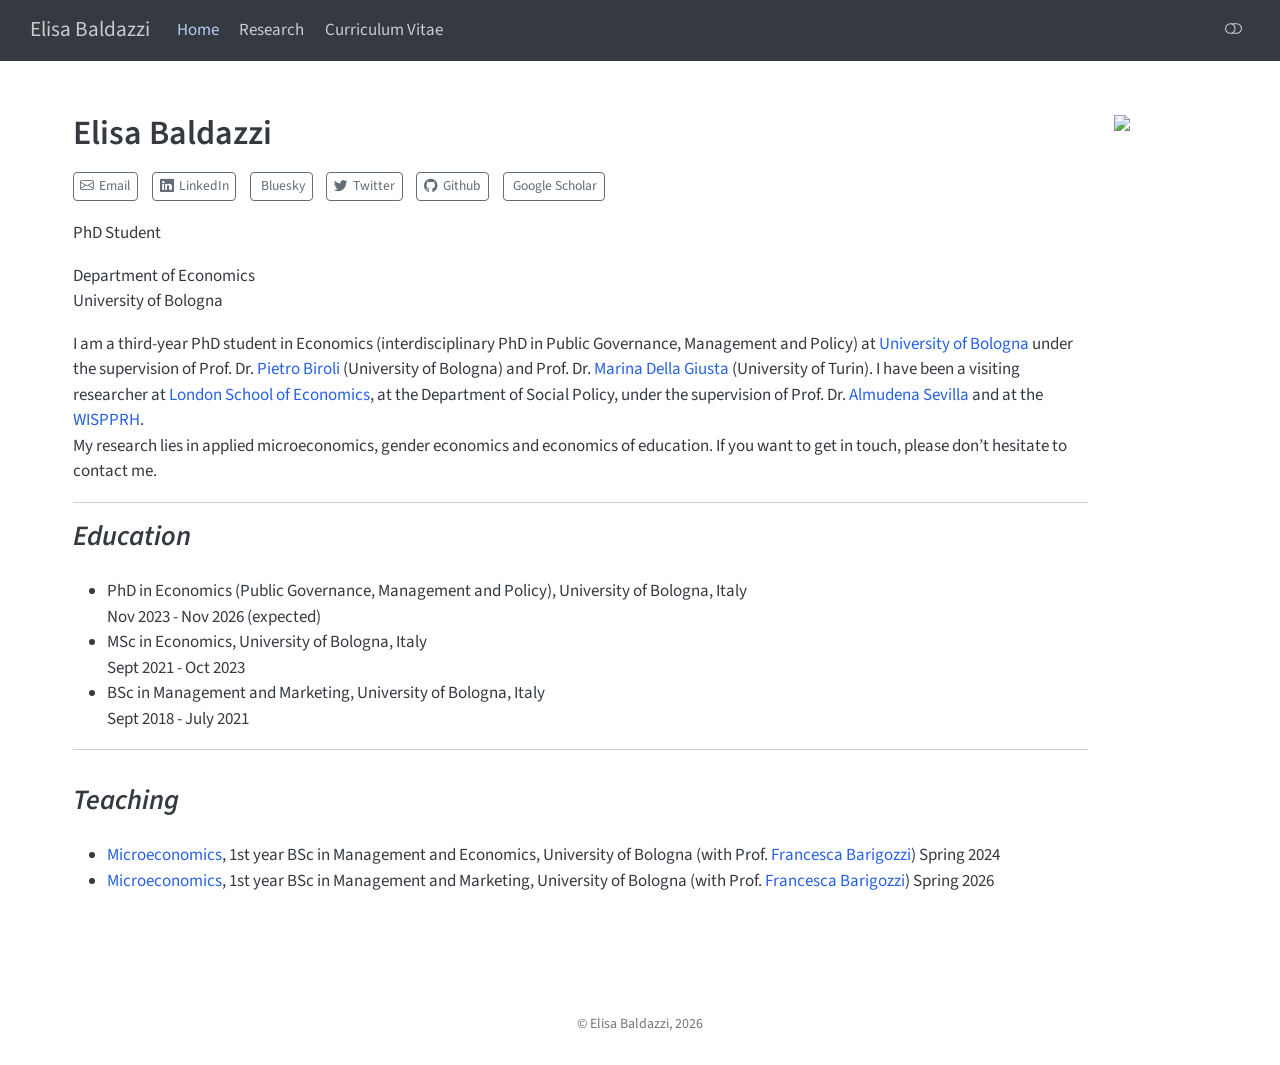
==== commit 1c7a5935: "update" ====
--- a/docs/index.html
+++ b/docs/index.html
@@ -318,7 +318,8 @@
       <div class="about-contents"><main class="content column-page" id="quarto-document-content">
 
 <p>PhD Student</p>
-<p>Department of Economics University of Bologna</p>
+<p>Department of Economics<br>
+University of Bologna</p>
 <p>I am a third-year PhD student in Economics (interdisciplinary PhD in Public Governance, Management and Policy) at <a href="https://www.unibo.it/en/homepage" style="text-decoration: none">University of Bologna</a> under the supervision of Prof.&nbsp;Dr.&nbsp;<a href="https://sites.google.com/site/pietrobiroli/" style="text-decoration: none">Pietro Biroli</a> (University of Bologna) and Prof.&nbsp;Dr.&nbsp;<a href="https://mardelgiu.com/" style="text-decoration: none">Marina Della Giusta</a> (University of Turin). I have been a visiting researcher at <a href="https://www.lse.ac.uk/" style="text-decoration: none">London School of Economics</a>, at the Department of Social Policy, under the supervision of Prof.&nbsp;Dr.&nbsp;<a href="https://www.lse.ac.uk/people/almudena-sevilla" style="text-decoration: none">Almudena Sevilla</a> and at the <a href="https://www.lse.ac.uk/social-policy/research/research-clusters/wispprh" style="text-decoration: none">WISPPRH</a>.<br>
 My research lies in applied microeconomics, gender economics and economics of education. If you want to get in touch, please don’t hesitate to contact me.</p>
 <hr>
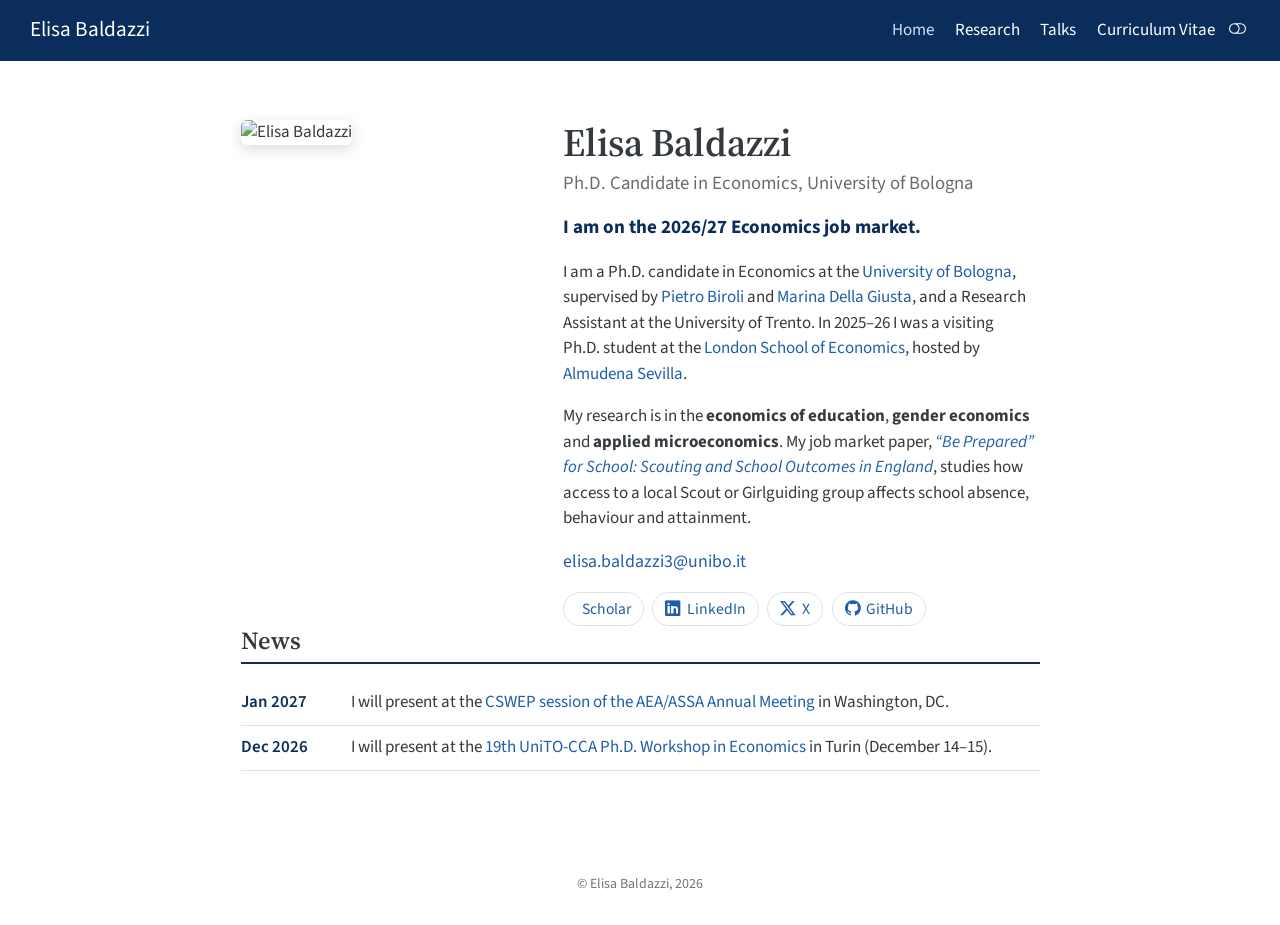
==== commit 12fdf665: "Redesign site for the 2026/27 job market New home layout (photo, bio, job market note, news), Resear" ====
--- a/docs/index.html
+++ b/docs/index.html
@@ -35,15 +35,16 @@
 <script src="site_libs/quarto-html/axe/axe-check.js" type="module"></script>
 <script src="site_libs/quarto-html/popper.min.js"></script>
 <script src="site_libs/quarto-html/tippy.umd.min.js"></script>
+<script src="site_libs/quarto-html/anchor.min.js"></script>
 <link href="site_libs/quarto-html/tippy.css" rel="stylesheet">
 <link href="site_libs/quarto-html/quarto-syntax-highlighting-587c61ba64f3a5504c4d52d930310e48.css" rel="stylesheet" class="quarto-color-scheme" id="quarto-text-highlighting-styles">
 <link href="site_libs/quarto-html/quarto-syntax-highlighting-dark-b758ccaa5987ceb1b75504551e579abf.css" rel="stylesheet" class="quarto-color-scheme quarto-color-alternate" id="quarto-text-highlighting-styles">
 <link href="site_libs/quarto-html/quarto-syntax-highlighting-587c61ba64f3a5504c4d52d930310e48.css" rel="stylesheet" class="quarto-color-scheme-extra" id="quarto-text-highlighting-styles">
 <script src="site_libs/bootstrap/bootstrap.min.js"></script>
 <link href="site_libs/bootstrap/bootstrap-icons.css" rel="stylesheet">
-<link href="site_libs/bootstrap/bootstrap-ad05cf3b0d969654a1dcd69f04a11bdd.min.css" rel="stylesheet" append-hash="true" class="quarto-color-scheme" id="quarto-bootstrap" data-mode="light">
-<link href="site_libs/bootstrap/bootstrap-dark-a47c9068f7874f1f24a87b595ca1eaac.min.css" rel="stylesheet" append-hash="true" class="quarto-color-scheme quarto-color-alternate" id="quarto-bootstrap" data-mode="dark">
-<link href="site_libs/bootstrap/bootstrap-ad05cf3b0d969654a1dcd69f04a11bdd.min.css" rel="stylesheet" append-hash="true" class="quarto-color-scheme-extra" id="quarto-bootstrap" data-mode="light">
+<link href="site_libs/bootstrap/bootstrap-52ae7f096e2c45ac380178c8ec3bee64.min.css" rel="stylesheet" append-hash="true" class="quarto-color-scheme" id="quarto-bootstrap" data-mode="light">
+<link href="site_libs/bootstrap/bootstrap-dark-79b4fe8e565977d2ef7a0d599882a51d.min.css" rel="stylesheet" append-hash="true" class="quarto-color-scheme quarto-color-alternate" id="quarto-bootstrap" data-mode="dark">
+<link href="site_libs/bootstrap/bootstrap-52ae7f096e2c45ac380178c8ec3bee64.min.css" rel="stylesheet" append-hash="true" class="quarto-color-scheme-extra" id="quarto-bootstrap" data-mode="light">
 <script src="site_libs/quarto-contrib/iconify-3.0.0/iconify-icon.min.js"></script>
 <script id="quarto-search-options" type="application/json">{
   "location": "navbar",
@@ -77,7 +78,7 @@
 <link rel="stylesheet" href="styles.css">
 </head>
 
-<body class="nav-fixed quarto-light"><script id="quarto-html-before-body" type="application/javascript">
+<body class="nav-fixed fullcontent quarto-light"><script id="quarto-html-before-body" type="application/javascript">
     const toggleBodyColorMode = (bsSheetEl) => {
       const mode = bsSheetEl.getAttribute("data-mode");
       const bodyEl = window.document.querySelector("body");
@@ -250,12 +251,11 @@
     <span class="navbar-title">Elisa Baldazzi</span>
     </a>
   </div>
-            <div id="quarto-search" class="" title="Search"></div>
           <button class="navbar-toggler" type="button" data-bs-toggle="collapse" data-bs-target="#navbarCollapse" aria-controls="navbarCollapse" role="menu" aria-expanded="false" aria-label="Toggle navigation" onclick="if (window.quartoToggleHeadroom) { window.quartoToggleHeadroom(); }">
   <span class="navbar-toggler-icon"></span>
 </button>
           <div class="collapse navbar-collapse" id="navbarCollapse">
-            <ul class="navbar-nav navbar-nav-scroll me-auto">
+            <ul class="navbar-nav navbar-nav-scroll ms-auto">
   <li class="nav-item">
     <a class="nav-link active" href="./index.html" aria-current="page"> 
 <span class="menu-text">Home</span></a>
@@ -263,6 +263,10 @@
   <li class="nav-item">
     <a class="nav-link" href="./research.html"> 
 <span class="menu-text">Research</span></a>
+  </li>  
+  <li class="nav-item">
+    <a class="nav-link" href="./talks.html"> 
+<span class="menu-text">Talks</span></a>
   </li>  
   <li class="nav-item">
     <a class="nav-link" href="./cv.html"> 
@@ -277,80 +281,46 @@
     </nav>
 </header>
 <!-- content -->
-<div id="quarto-content" class="quarto-container page-columns page-rows-contents page-layout-full page-navbar">
+<div id="quarto-content" class="quarto-container page-columns page-rows-contents page-layout-article page-navbar">
 <!-- sidebar -->
 <!-- margin-sidebar -->
     
 <!-- main -->
-<div class="quarto-about-solana column-page">
-  <div class="about-entity">
-    <div class="entity-contents">
-      <header id="title-block-header" class="quarto-title-block default">
-<div class="quarto-title">
-<h1 class="title">Elisa Baldazzi</h1>
+<main class="content" id="quarto-document-content"><header id="title-block-header" class="quarto-title-block"></header>
+
+
+
+
+
+<div class="hero">
+<div class="hero-photo">
+<p><img src="mypic.jpg" class="img-fluid" alt="Elisa Baldazzi"></p>
 </div>
-<div class="quarto-title-meta column-page">
-  </div>
-</header> <div class="about-links">
-  <a href="mailto:elisa.baldazzi3@unibo.it" class="about-link" rel="" target="">
-    <i class="bi bi-envelope"></i>
-     <span class="about-link-text">Email</span>
-  </a>
-  <a href="https://www.linkedin.com/in/elisa-baldazzi-351a18158/" class="about-link" rel="" target="">
-    <i class="bi bi-linkedin"></i>
-     <span class="about-link-text">LinkedIn</span>
-  </a>
-  <a href="https://bsky.app/profile/elisabaldazzi.bsky.social" class="about-link" rel="" target="">
-     <span class="about-link-text"><iconify-icon role="img" inline="" icon="simple-icons:bluesky" aria-label="Icon bluesky from simple-icons Iconify.design set." title="Icon bluesky from simple-icons Iconify.design set."></iconify-icon> Bluesky</span>
-  </a>
-  <a href="https://x.com/elibaldazzi" class="about-link" rel="" target="">
-    <i class="bi bi-twitter"></i>
-     <span class="about-link-text">Twitter</span>
-  </a>
-  <a href="https://github.com/elisabaldazzi" class="about-link" rel="" target="">
-    <i class="bi bi-github"></i>
-     <span class="about-link-text">Github</span>
-  </a>
-  <a href="https://scholar.google.com/citations?hl=en&amp;user=skYW2pgAAAAJ" class="about-link" rel="" target="">
-     <span class="about-link-text"><iconify-icon role="img" inline="" icon="fa6-brands:google-scholar" aria-label="Icon google-scholar from fa6-brands Iconify.design set." title="Icon google-scholar from fa6-brands Iconify.design set."></iconify-icon> Google Scholar</span>
-  </a>
+<section id="elisa-baldazzi" class="level1 hero-name hero-text">
+<h1 class="hero-name">Elisa Baldazzi</h1>
+<p><span class="hero-role">Ph.D.&nbsp;Candidate in Economics, University of Bologna</span></p>
+<p><strong>I am on the 2026/27 Economics job market.</strong></p>
+<p>I am a Ph.D.&nbsp;candidate in Economics at the <a href="https://www.unibo.it/en/homepage">University of Bologna</a>, supervised by <a href="https://sites.google.com/site/pietrobiroli/">Pietro Biroli</a> and <a href="https://mardelgiu.com/">Marina Della Giusta</a>, and a Research Assistant at the University of Trento. In 2025–26 I was a visiting Ph.D.&nbsp;student at the <a href="https://www.lse.ac.uk/">London School of Economics</a>, hosted by <a href="https://www.lse.ac.uk/people/almudena-sevilla">Almudena Sevilla</a>.</p>
+<p>My research is in the <strong>economics of education</strong>, <strong>gender economics</strong> and <strong>applied microeconomics</strong>. My job market paper, <a href="./research.html#job-market-paper"><em>“Be Prepared” for School: Scouting and School Outcomes in England</em></a>, studies how access to a local Scout or Girlguiding group affects school absence, behaviour and attainment.</p>
+<p><span class="hero-email"><a href="mailto:elisa.baldazzi3@unibo.it">elisa.baldazzi3@unibo.it</a></span></p>
+<div class="hero-links">
+<p><a href="https://scholar.google.com/citations?hl=en&amp;user=skYW2pgAAAAJ"><iconify-icon role="img" inline="" icon="fa6-brands:google-scholar" aria-label="Icon google-scholar from fa6-brands Iconify.design set." title="Icon google-scholar from fa6-brands Iconify.design set."></iconify-icon> Scholar</a> <a href="https://www.linkedin.com/in/elisa-baldazzi-351a18158/"><i class="bi bi-linkedin"></i> LinkedIn</a> <a href="https://x.com/elibaldazzi"><i class="bi bi-twitter-x"></i> X</a> <a href="https://github.com/elisabaldazzi"><i class="bi bi-github"></i> GitHub</a></p>
 </div>
-      <div class="about-contents"><main class="content column-page" id="quarto-document-content">
-
-<p>PhD Student</p>
-<p>Department of Economics<br>
-University of Bologna</p>
-<p>I am a third-year PhD student in Economics (interdisciplinary PhD in Public Governance, Management and Policy) at <a href="https://www.unibo.it/en/homepage" style="text-decoration: none">University of Bologna</a> under the supervision of Prof.&nbsp;Dr.&nbsp;<a href="https://sites.google.com/site/pietrobiroli/" style="text-decoration: none">Pietro Biroli</a> (University of Bologna) and Prof.&nbsp;Dr.&nbsp;<a href="https://mardelgiu.com/" style="text-decoration: none">Marina Della Giusta</a> (University of Turin). I have been a visiting researcher at <a href="https://www.lse.ac.uk/" style="text-decoration: none">London School of Economics</a>, at the Department of Social Policy, under the supervision of Prof.&nbsp;Dr.&nbsp;<a href="https://www.lse.ac.uk/people/almudena-sevilla" style="text-decoration: none">Almudena Sevilla</a> and at the <a href="https://www.lse.ac.uk/social-policy/research/research-clusters/wispprh" style="text-decoration: none">WISPPRH</a>.<br>
-My research lies in applied microeconomics, gender economics and economics of education. If you want to get in touch, please don’t hesitate to contact me.</p>
-<hr>
-<section id="education" class="level2">
-<h2 data-anchor-id="education"><em>Education</em></h2>
+</section>
+</div>
+<section id="news" class="level2">
+<h2 class="anchored" data-anchor-id="news">News</h2>
+<div class="news">
 <ul>
-<li>PhD in Economics (Public Governance, Management and Policy), University of Bologna, Italy<br>
-Nov 2023 - Nov 2026 (expected)</li>
-<li>MSc in Economics, University of Bologna, Italy<br>
-Sept 2021 - Oct 2023</li>
-<li>BSc in Management and Marketing, University of Bologna, Italy<br>
-Sept 2018 - July 2021</li>
+<li><span class="news-date">Jan 2027</span> I will present at the <a href="https://www.aeaweb.org/about-aea/committees/cswep/news-and-events/annual-meeting">CSWEP session of the AEA/ASSA Annual Meeting</a> in Washington, DC.</li>
+<li><span class="news-date">Dec 2026</span> I will present at the <a href="https://www.workshopecon.carloalberto.org/">19th UniTO-CCA Ph.D.&nbsp;Workshop in Economics</a> in Turin (December 14–15).</li>
 </ul>
-<hr>
+</div>
+
+
 </section>
-<section id="teaching" class="level2">
-<h2 data-anchor-id="teaching"><em>Teaching</em></h2>
-<ul>
-<li><a href="https://www.unibo.it/en/study/course-units-transferable-skills-moocs/course-unit-catalogue/course-unit/2023/478326" style="text-decoration: none">Microeconomics</a>, 1st year BSc in Management and Economics, University of Bologna (with Prof.&nbsp;<a href="https://sites.google.com/site/francescabarigozziunibo/" style="text-decoration: none">Francesca Barigozzi</a>) Spring 2024</li>
-<li><a href="https://www.unibo.it/it/studiare/insegnamenti-competenze-trasversali-moocs/insegnamenti/insegnamento/2025/525385" style="text-decoration: none">Microeconomics</a>, 1st year BSc in Management and Marketing, University of Bologna (with Prof.&nbsp;<a href="https://sites.google.com/site/francescabarigozziunibo/" style="text-decoration: none">Francesca Barigozzi</a>) Spring 2026</li>
-</ul>
-
-
-</section>
-</main></div>
-    </div>
-    <img src="mypic.jpg" class="about-image
-  rectangle " style="width: 16em;">
-  </div>
-</div>
- <!-- /main -->
+
+</main> <!-- /main -->
 <script id="quarto-html-after-body" type="application/javascript">
   window.document.addEventListener("DOMContentLoaded", function (event) {
     // Ensure there is a toggle, if there isn't float one in the top right
@@ -366,6 +336,13 @@
       window.document.body.appendChild(a);
     }
     setColorSchemeToggle(hasAlternateSentinel())
+    const icon = "";
+    const anchorJS = new window.AnchorJS();
+    anchorJS.options = {
+      placement: 'right',
+      icon: icon
+    };
+    anchorJS.add('.anchored');
     const isCodeAnnotation = (el) => {
       for (const clz of el.classList) {
         if (clz.startsWith('code-annotation-')) {                     
@@ -430,7 +407,7 @@
     }
       var localhostRegex = new RegExp(/^(?:http|https):\/\/localhost\:?[0-9]*\//);
       var mailtoRegex = new RegExp(/^mailto:/);
-        var filterRegex = new RegExp('/' + window.location.host + '/');
+        var filterRegex = new RegExp("https:\/\/elisabaldazzi\.github\.io");
       var isInternal = (href) => {
           return filterRegex.test(href) || localhostRegex.test(href) || mailtoRegex.test(href);
       }
--- a/docs/styles.css
+++ b/docs/styles.css
@@ -0,0 +1,154 @@
+/* ---------- Layout ---------- */
+main.content { max-width: 920px; }
+a { text-decoration: none; }
+a:hover { text-decoration: underline; }
+
+main h2 {
+  margin-top: 2.2rem;
+  padding-bottom: .35rem;
+  border-bottom: 2px solid var(--bs-primary);
+  font-size: 1.45rem;
+}
+.quarto-title h1.title { font-size: 2rem; }
+
+/* ---------- Home: photo left, text right ---------- */
+.hero {
+  display: grid;
+  grid-template-columns: minmax(180px, 280px) 1fr;
+  gap: 2.5rem;
+  align-items: start;
+  margin-top: 1.5rem;
+}
+.hero-photo img {
+  width: 100%;
+  border-radius: 6px;
+  box-shadow: 0 4px 14px rgba(0, 0, 0, .15);
+}
+.hero-text h1.hero-name {
+  margin: 0 0 .15rem 0;
+  font-size: 2.3rem;
+  border: none;
+}
+.hero-role {
+  display: block;
+  color: var(--bs-secondary-color, #6c757d);
+  font-size: 1.1rem;
+  margin-bottom: 1rem;
+}
+.hero-text > p > strong:only-child {
+  display: inline-block;
+  font-size: 1.12rem;
+  color: var(--bs-primary);
+}
+.hero-email { font-size: 1.05rem; }
+.hero-links p {
+  display: flex;
+  flex-wrap: wrap;
+  gap: .5rem;
+  margin: 1rem 0 0 0;
+}
+.hero-links a {
+  display: inline-flex;
+  align-items: center;
+  gap: .35rem;
+  padding: .25rem .7rem;
+  border: 1px solid var(--bs-border-color, #dee2e6);
+  border-radius: 999px;
+  font-size: .92rem;
+}
+.hero-links a:hover { text-decoration: none; border-color: var(--bs-link-color); }
+
+@media (max-width: 700px) {
+  .hero { grid-template-columns: 1fr; gap: 1.2rem; }
+  .hero-photo { max-width: 240px; margin: 0 auto; }
+  .hero-text h1.hero-name { text-align: center; }
+  .hero-role { text-align: center; }
+}
+
+/* ---------- News ---------- */
+.news ul { list-style: none; padding-left: 0; }
+.news li {
+  padding: .55rem 0;
+  border-bottom: 1px solid var(--bs-border-color, #eee);
+  position: relative;
+  padding-left: 6.5rem;
+}
+.news-date {
+  position: absolute;
+  left: 0;
+  font-weight: 600;
+  color: var(--bs-primary);
+}
+
+/* ---------- Research ---------- */
+.paper {
+  margin: 1.2rem 0 1.6rem 0;
+  padding-left: 1rem;
+  border-left: 3px solid var(--bs-border-color, #dee2e6);
+}
+.paper p { margin-bottom: .3rem; }
+.paper.jmp {
+  border-left-color: var(--bs-primary);
+  padding: 1rem 1.2rem;
+  background: rgba(11, 45, 91, .04);
+  border-radius: 0 6px 6px 0;
+}
+.paper.jmp p:last-child { margin-top: .8rem; text-align: justify; }
+.paper-title { font-size: 1.08rem; }
+.paper-meta, .paper-venue { color: var(--bs-secondary-color, #6c757d); }
+.paper-award { color: #9a6a00; font-weight: 600; }
+.paper-links a {
+  display: inline-block;
+  padding: .1rem .6rem;
+  border: 1px solid var(--bs-link-color);
+  border-radius: 4px;
+  font-size: .9rem;
+  margin-top: .2rem;
+}
+.paper-links a:hover { text-decoration: none; background: var(--bs-link-color); color: #fff; }
+.paper details { margin-top: .3rem; }
+.paper summary {
+  cursor: pointer;
+  color: var(--bs-link-color);
+  font-size: .92rem;
+  width: fit-content;
+}
+.paper details[open] summary { margin-bottom: .4rem; }
+.paper details { text-align: justify; }
+
+/* ---------- Talks ---------- */
+main h3 { margin-top: 1.4rem; font-size: 1.15rem; color: var(--bs-primary); }
+.talks ul { padding-left: 1.1rem; }
+.talks li { margin-bottom: .35rem; }
+.talk-date { color: var(--bs-secondary-color, #6c757d); margin-left: .3rem; }
+.talk-date::before { content: "· "; }
+.talk-tag {
+  display: inline-block;
+  margin-left: .4rem;
+  padding: 0 .45rem;
+  font-size: .78rem;
+  border-radius: 4px;
+  background: rgba(11, 45, 91, .08);
+  color: var(--bs-primary);
+}
+
+/* ---------- CV ---------- */
+.cv-download {
+  display: inline-block;
+  padding: .35rem .9rem;
+  border-radius: 4px;
+  background: var(--bs-primary);
+  color: #fff !important;
+}
+.cv-download:hover { text-decoration: none; opacity: .9; }
+.cv-updated { margin-left: .8rem; color: var(--bs-secondary-color, #6c757d); font-size: .9rem; }
+.cv-frame { width: 100%; height: 85vh; border: 1px solid #ccc; margin-top: 1rem; }
+@media (max-width: 768px) { .desktop-only { display: none; } }
+
+/* ---------- Dark mode tweaks ---------- */
+body.quarto-dark .paper.jmp { background: rgba(255, 255, 255, .04); }
+body.quarto-dark .talk-tag { background: rgba(255, 255, 255, .08); color: #9cc3ea; }
+body.quarto-dark main h2 { border-bottom-color: #75AADB; }
+body.quarto-dark main h3,
+body.quarto-dark .news-date,
+body.quarto-dark .hero-text > p > strong:only-child { color: #9cc3ea; }
